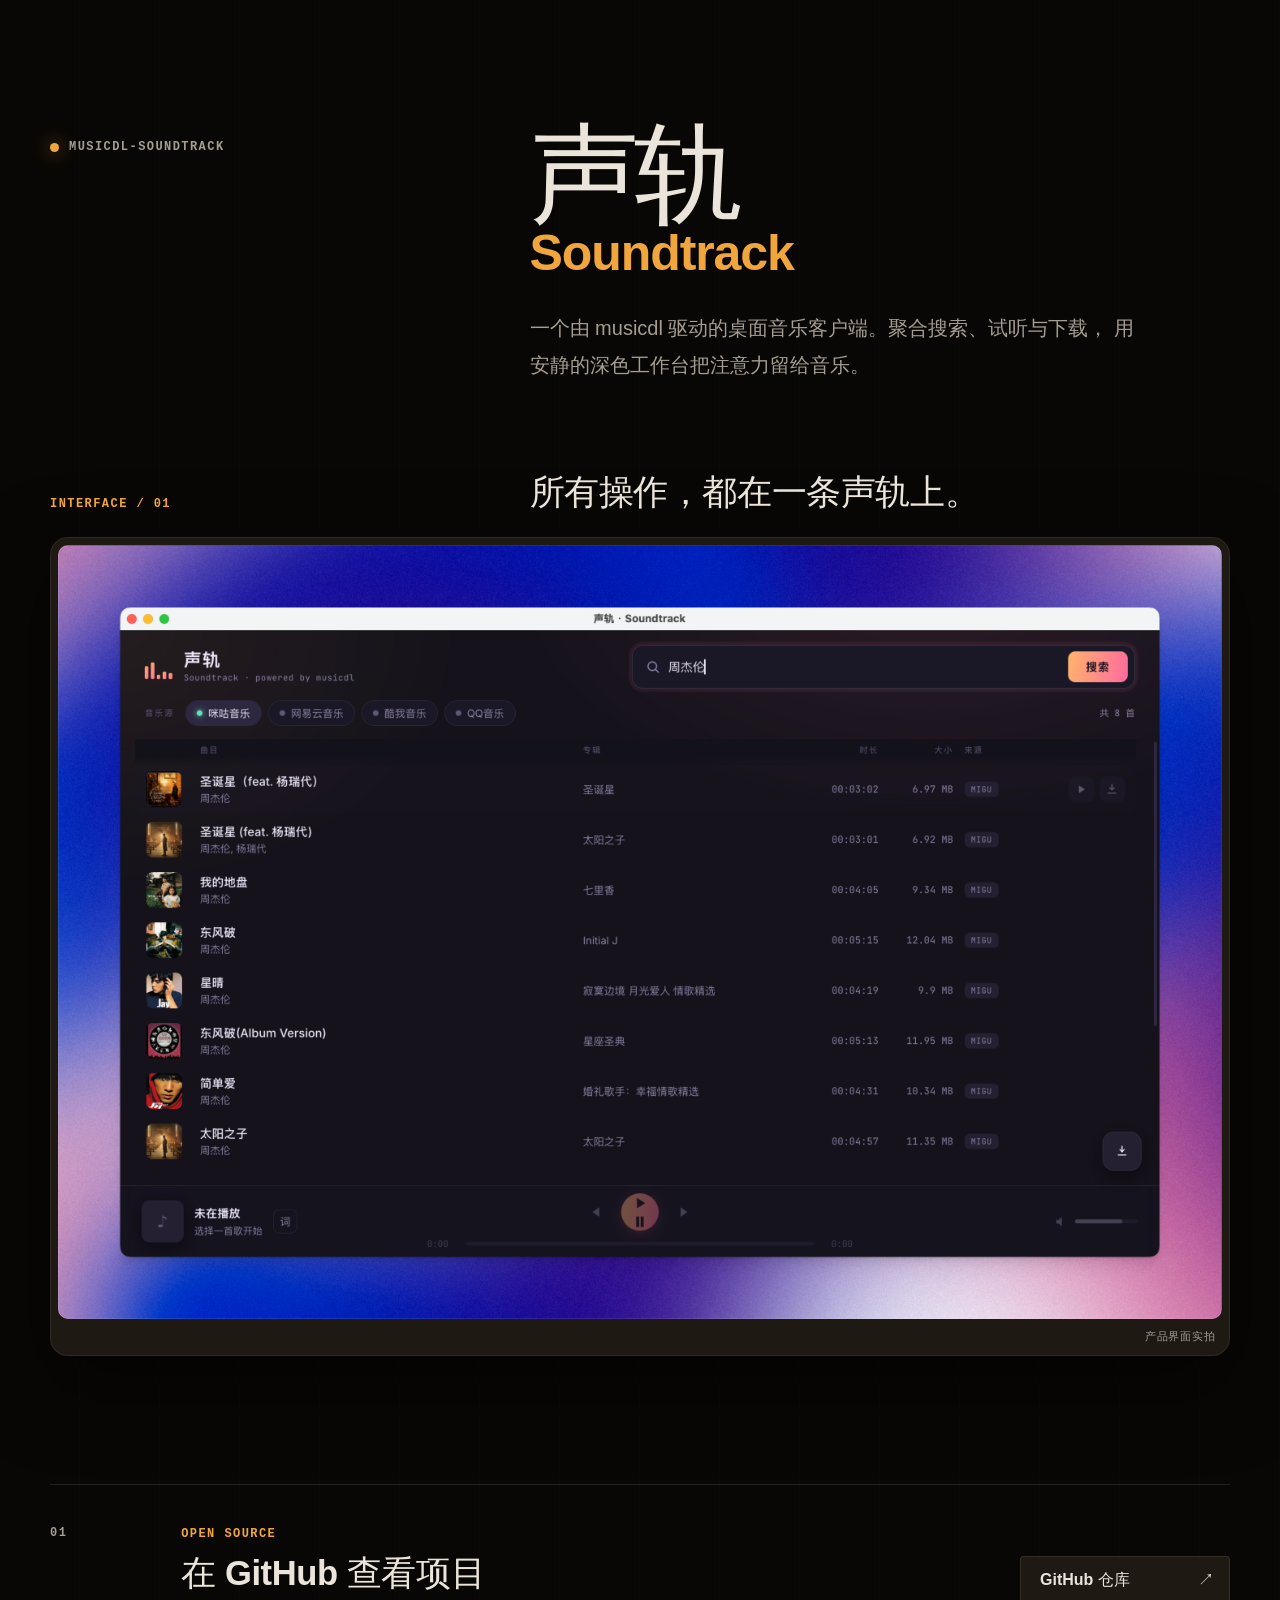
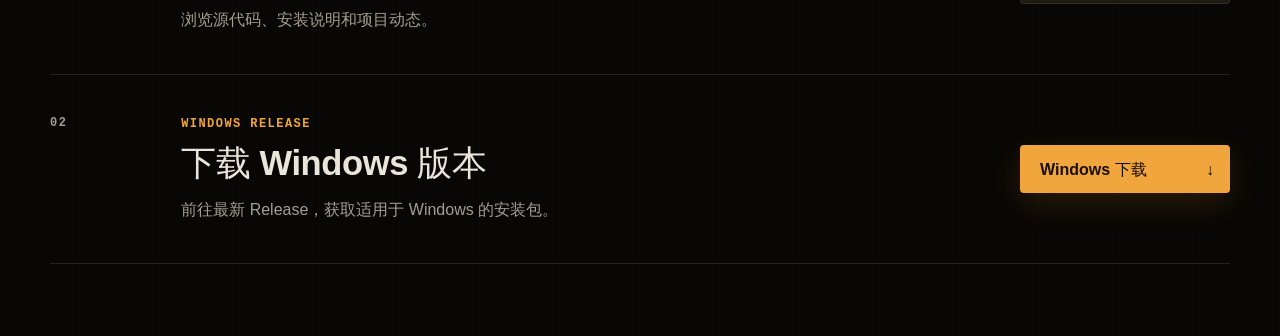
==== docs/index.html @ d2298166 "add github pages landing page" ====
<!doctype html>
<html lang="zh-CN">
  <head>
    <meta charset="utf-8">
    <meta name="viewport" content="width=device-width, initial-scale=1">
    <meta name="color-scheme" content="dark">
    <meta name="theme-color" content="#0d0c0a">
    <meta
      name="description"
      content="musicdl-soundtrack 是一个由 musicdl 驱动的桌面音乐搜索、试听与下载界面。"
    >
    <title>声轨 Soundtrack · musicdl 桌面音乐客户端</title>
    <link rel="stylesheet" href="style.css">
  </head>
  <body>
    <main class="site-shell">
      <section class="intro" aria-labelledby="product-title">
        <p class="eyebrow"><span aria-hidden="true"></span>musicdl-soundtrack</p>
        <div class="intro-copy">
          <h1 id="product-title">声轨 <span>Soundtrack</span></h1>
          <p>
            一个由 musicdl 驱动的桌面音乐客户端。聚合搜索、试听与下载，
            用安静的深色工作台把注意力留给音乐。
          </p>
        </div>
      </section>

      <section class="interface" aria-labelledby="interface-title">
        <div class="section-label">
          <p>Interface / 01</p>
          <h2 id="interface-title">所有操作，都在一条声轨上。</h2>
        </div>
        <figure class="interface-frame">
          <img
            src="soundtrack.png"
            width="2868"
            height="1908"
            alt="声轨 Soundtrack 桌面客户端界面，展示音乐搜索结果和底部播放控制栏"
          >
          <figcaption>产品界面实拍</figcaption>
        </figure>
      </section>

      <section class="action-row" aria-labelledby="repository-title">
        <p class="action-index" aria-hidden="true">01</p>
        <div class="action-copy">
          <p class="action-kicker">Open source</p>
          <h2 id="repository-title">在 GitHub 查看项目</h2>
          <p>浏览源代码、安装说明和项目动态。</p>
        </div>
        <a class="action-link action-link-secondary" href="https://github.com/LiuKay/musicdl-soundtrack">
          GitHub 仓库
          <span aria-hidden="true">↗</span>
        </a>
      </section>

      <section class="action-row action-row-download" aria-labelledby="download-title">
        <p class="action-index" aria-hidden="true">02</p>
        <div class="action-copy">
          <p class="action-kicker">Windows release</p>
          <h2 id="download-title">下载 Windows 版本</h2>
          <p>前往最新 Release，获取适用于 Windows 的安装包。</p>
        </div>
        <a class="action-link action-link-primary" href="https://github.com/LiuKay/musicdl-soundtrack/releases/latest">
          Windows 下载
          <span aria-hidden="true">↓</span>
        </a>
      </section>
    </main>
  </body>
</html>
---- docs/style.css ----
:root {
  color-scheme: dark;
  --canvas: oklch(13% 0.008 75);
  --surface-raised: oklch(22% 0.014 75);
  --text: oklch(92% 0.015 78);
  --text-muted: oklch(70% 0.018 78);
  --line: oklch(38% 0.018 78 / 45%);
  --amber: oklch(78% 0.145 72);
  --amber-ink: oklch(18% 0.03 63);
  --radius-small: 4px;
  --radius-medium: 10px;
  --radius-large: 18px;
  font-family: "Avenir Next", "Segoe UI", "PingFang SC", "Microsoft YaHei", sans-serif;
  font-synthesis: none;
  -webkit-font-smoothing: antialiased;
  -moz-osx-font-smoothing: grayscale;
}

* {
  box-sizing: border-box;
}

html {
  background: var(--canvas);
}

body {
  min-width: 0;
  margin: 0;
  color: var(--text);
  background-color: var(--canvas);
  background-image: repeating-linear-gradient(
    90deg,
    transparent 0,
    transparent 79px,
    oklch(78% 0.145 72 / 2.5%) 80px
  );
}

.site-shell {
  width: min(1180px, calc(100% - 48px));
  margin-inline: auto;
  padding-top: env(safe-area-inset-top);
  padding-bottom: max(72px, env(safe-area-inset-bottom));
}

.intro {
  display: grid;
  grid-template-columns: minmax(180px, 0.7fr) minmax(0, 1.3fr);
  gap: clamp(32px, 8vw, 112px);
  align-items: start;
  padding-block: clamp(64px, 10vw, 128px) clamp(48px, 7vw, 88px);
}

.eyebrow,
.section-label p,
.action-kicker,
.action-index {
  margin: 0;
  font-family: ui-monospace, "SFMono-Regular", Consolas, monospace;
  font-size: 0.75rem;
  font-weight: 600;
  line-height: 1.4;
  letter-spacing: 0.12em;
  text-transform: uppercase;
}

.eyebrow {
  display: flex;
  gap: 10px;
  align-items: center;
  min-width: 0;
  padding-top: 0.7rem;
  color: var(--text-muted);
  overflow-wrap: anywhere;
}

.eyebrow span {
  flex: 0 0 auto;
  width: 9px;
  height: 9px;
  border-radius: 50%;
  background: var(--amber);
  box-shadow: 0 0 18px oklch(78% 0.145 72 / 70%);
}

.intro-copy h1 {
  max-width: 780px;
  margin: 0;
  font-family: "Avenir Next Condensed", "Arial Narrow", "PingFang SC", sans-serif;
  font-size: clamp(3.5rem, 8.5vw, 7.75rem);
  font-weight: 700;
  line-height: 0.86;
  letter-spacing: -0.045em;
  text-wrap: balance;
}

.intro-copy h1 span {
  display: block;
  margin-top: 0.12em;
  color: var(--amber);
  font-size: 0.46em;
  font-weight: 600;
  line-height: 1;
  letter-spacing: -0.022em;
}

.intro-copy > p {
  max-width: 38rem;
  margin: 2rem 0 0;
  color: var(--text-muted);
  font-size: clamp(1rem, 1.6vw, 1.25rem);
  line-height: 1.85;
  text-wrap: pretty;
}

.interface {
  padding-bottom: clamp(72px, 10vw, 128px);
}

.section-label {
  display: grid;
  grid-template-columns: minmax(180px, 0.7fr) minmax(0, 1.3fr);
  gap: clamp(32px, 8vw, 112px);
  align-items: end;
  margin-bottom: 24px;
}

.section-label p,
.action-kicker {
  color: var(--amber);
}

.section-label h2,
.action-copy h2 {
  margin: 0;
  font-size: clamp(1.35rem, 2.7vw, 2.25rem);
  font-weight: 600;
  line-height: 1.2;
  letter-spacing: -0.012em;
  text-wrap: balance;
}

.interface-frame {
  margin: 0;
  padding: 8px;
  overflow: hidden;
  border-radius: var(--radius-large);
  background: var(--surface-raised);
  box-shadow:
    inset 0 0 0 1px oklch(92% 0.015 78 / 8%),
    0 28px 80px oklch(5% 0.008 75 / 50%);
}

.interface-frame img {
  display: block;
  width: 100%;
  height: auto;
  border-radius: var(--radius-medium);
  outline: 1px solid oklch(92% 0.015 78 / 10%);
  outline-offset: -1px;
}

.interface-frame figcaption {
  padding: 10px 6px 4px;
  color: var(--text-muted);
  font-family: ui-monospace, "SFMono-Regular", Consolas, monospace;
  font-size: 0.6875rem;
  letter-spacing: 0.08em;
  text-align: right;
}

.action-row {
  display: grid;
  grid-template-columns: 80px minmax(0, 1fr) auto;
  gap: clamp(20px, 4vw, 56px);
  align-items: center;
  min-height: 190px;
  padding-block: 36px;
  border-top: 1px solid var(--line);
}

.action-row-download {
  border-bottom: 1px solid var(--line);
}

.action-index {
  align-self: start;
  padding-top: 0.2rem;
  color: var(--text-muted);
}

.action-copy h2 {
  margin-top: 10px;
}

.action-copy > p:last-child {
  margin: 12px 0 0;
  color: var(--text-muted);
  line-height: 1.7;
  text-wrap: pretty;
}

.action-link {
  display: inline-flex;
  gap: 28px;
  align-items: center;
  justify-content: space-between;
  min-width: 210px;
  min-height: 48px;
  padding: 13px 16px 13px 20px;
  border-radius: var(--radius-small);
  color: var(--text);
  font-weight: 700;
  line-height: 1.2;
  text-decoration: none;
  touch-action: manipulation;
  transition-property: transform;
  transition-duration: 160ms;
  transition-timing-function: cubic-bezier(0.16, 1, 0.3, 1);
}

.action-link-secondary {
  background: var(--surface-raised);
  box-shadow: inset 0 0 0 1px oklch(92% 0.015 78 / 10%);
}

.action-link-primary {
  color: var(--amber-ink);
  background: var(--amber);
  box-shadow: 0 10px 30px oklch(78% 0.145 72 / 14%);
}

.action-link:focus-visible {
  outline: 3px solid var(--amber);
  outline-offset: 4px;
  box-shadow: 0 0 0 7px var(--canvas);
}

.action-link:active {
  transform: translateY(1px) scale(0.98);
}

@media (hover: hover) {
  .action-link:hover {
    transform: translateY(-2px);
  }
}

@media (max-width: 700px) {
  .site-shell {
    width: min(100% - 32px, 1180px);
    padding-bottom: max(48px, env(safe-area-inset-bottom));
  }

  .intro {
    display: block;
    padding-block: 52px 56px;
  }

  .eyebrow {
    padding-top: 0;
    margin-bottom: 36px;
  }

  .intro-copy h1 {
    font-size: clamp(3.35rem, 17vw, 4.75rem);
  }

  .intro-copy > p {
    margin-top: 1.5rem;
    font-size: 1rem;
    line-height: 1.75;
  }

  .interface {
    padding-bottom: 72px;
  }

  .section-label {
    display: block;
    margin-bottom: 18px;
  }

  .section-label p {
    margin-bottom: 10px;
  }

  .interface-frame {
    padding: 4px;
    border-radius: var(--radius-medium);
  }

  .interface-frame img {
    border-radius: 6px;
  }

  .interface-frame figcaption {
    padding: 8px 4px 3px;
    font-size: 0.625rem;
  }

  .action-row {
    grid-template-columns: 32px minmax(0, 1fr);
    gap: 16px;
    min-height: 0;
    padding-block: 32px;
  }

  .action-copy h2 {
    font-size: 1.5rem;
  }

  .action-link {
    grid-column: 2;
    width: 100%;
    min-width: 0;
    margin-top: 4px;
  }
}

@media (prefers-reduced-motion: reduce) {
  .action-link {
    transition: none;
  }

  .action-link:hover,
  .action-link:active {
    transform: none;
  }
}
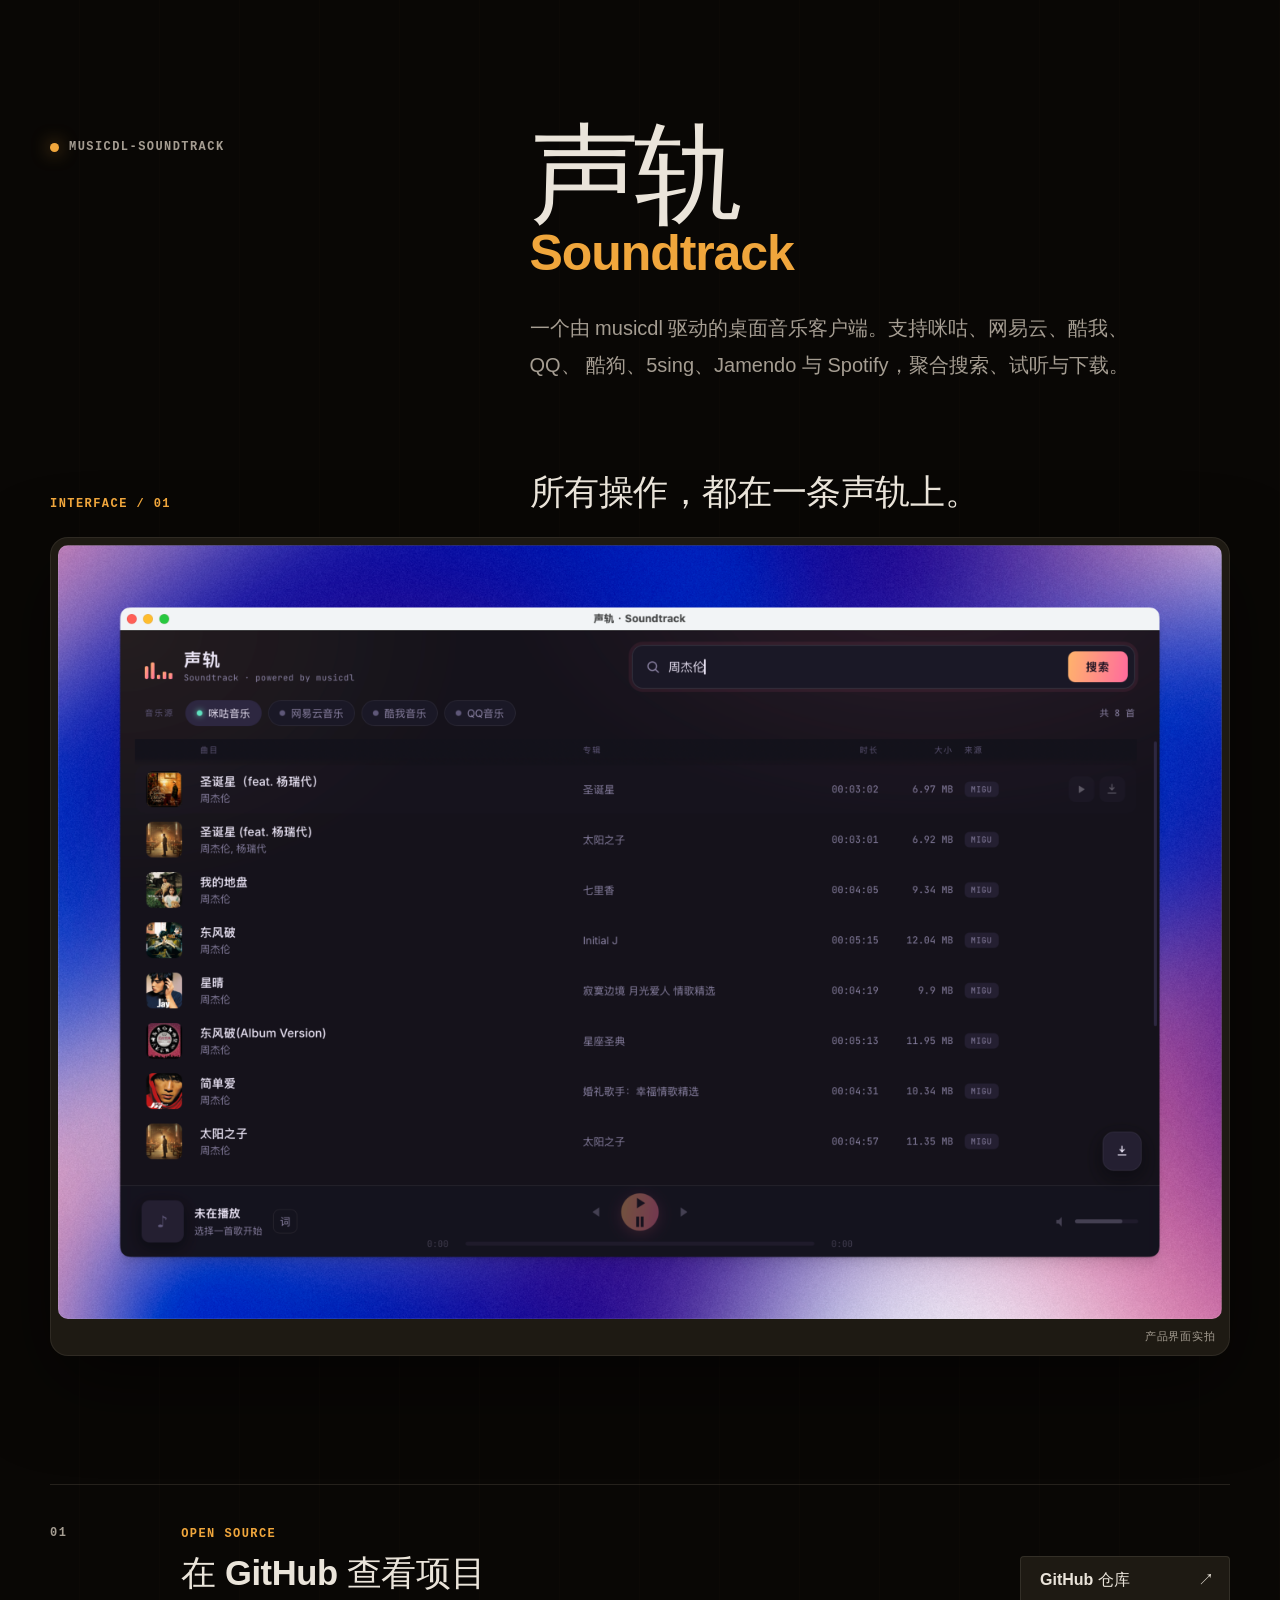
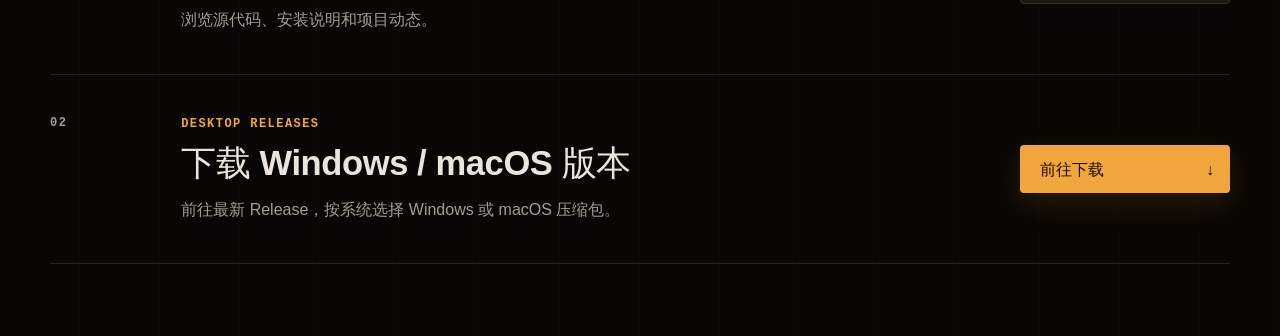
==== commit 11ca6299: "update github pages downloads" ====
--- a/docs/index.html
+++ b/docs/index.html
@@ -19,8 +19,8 @@
         <div class="intro-copy">
           <h1 id="product-title">声轨 <span>Soundtrack</span></h1>
           <p>
-            一个由 musicdl 驱动的桌面音乐客户端。聚合搜索、试听与下载，
-            用安静的深色工作台把注意力留给音乐。
+            一个由 musicdl 驱动的桌面音乐客户端。支持咪咕、网易云、酷我、QQ、
+            酷狗、5sing、Jamendo 与 Spotify，聚合搜索、试听与下载。
           </p>
         </div>
       </section>
@@ -57,12 +57,12 @@
       <section class="action-row action-row-download" aria-labelledby="download-title">
         <p class="action-index" aria-hidden="true">02</p>
         <div class="action-copy">
-          <p class="action-kicker">Windows release</p>
-          <h2 id="download-title">下载 Windows 版本</h2>
-          <p>前往最新 Release，获取适用于 Windows 的安装包。</p>
+          <p class="action-kicker">Desktop releases</p>
+          <h2 id="download-title">下载 Windows / macOS 版本</h2>
+          <p>前往最新 Release，按系统选择 Windows 或 macOS 压缩包。</p>
         </div>
         <a class="action-link action-link-primary" href="https://github.com/LiuKay/musicdl-soundtrack/releases/latest">
-          Windows 下载
+          前往下载
           <span aria-hidden="true">↓</span>
         </a>
       </section>
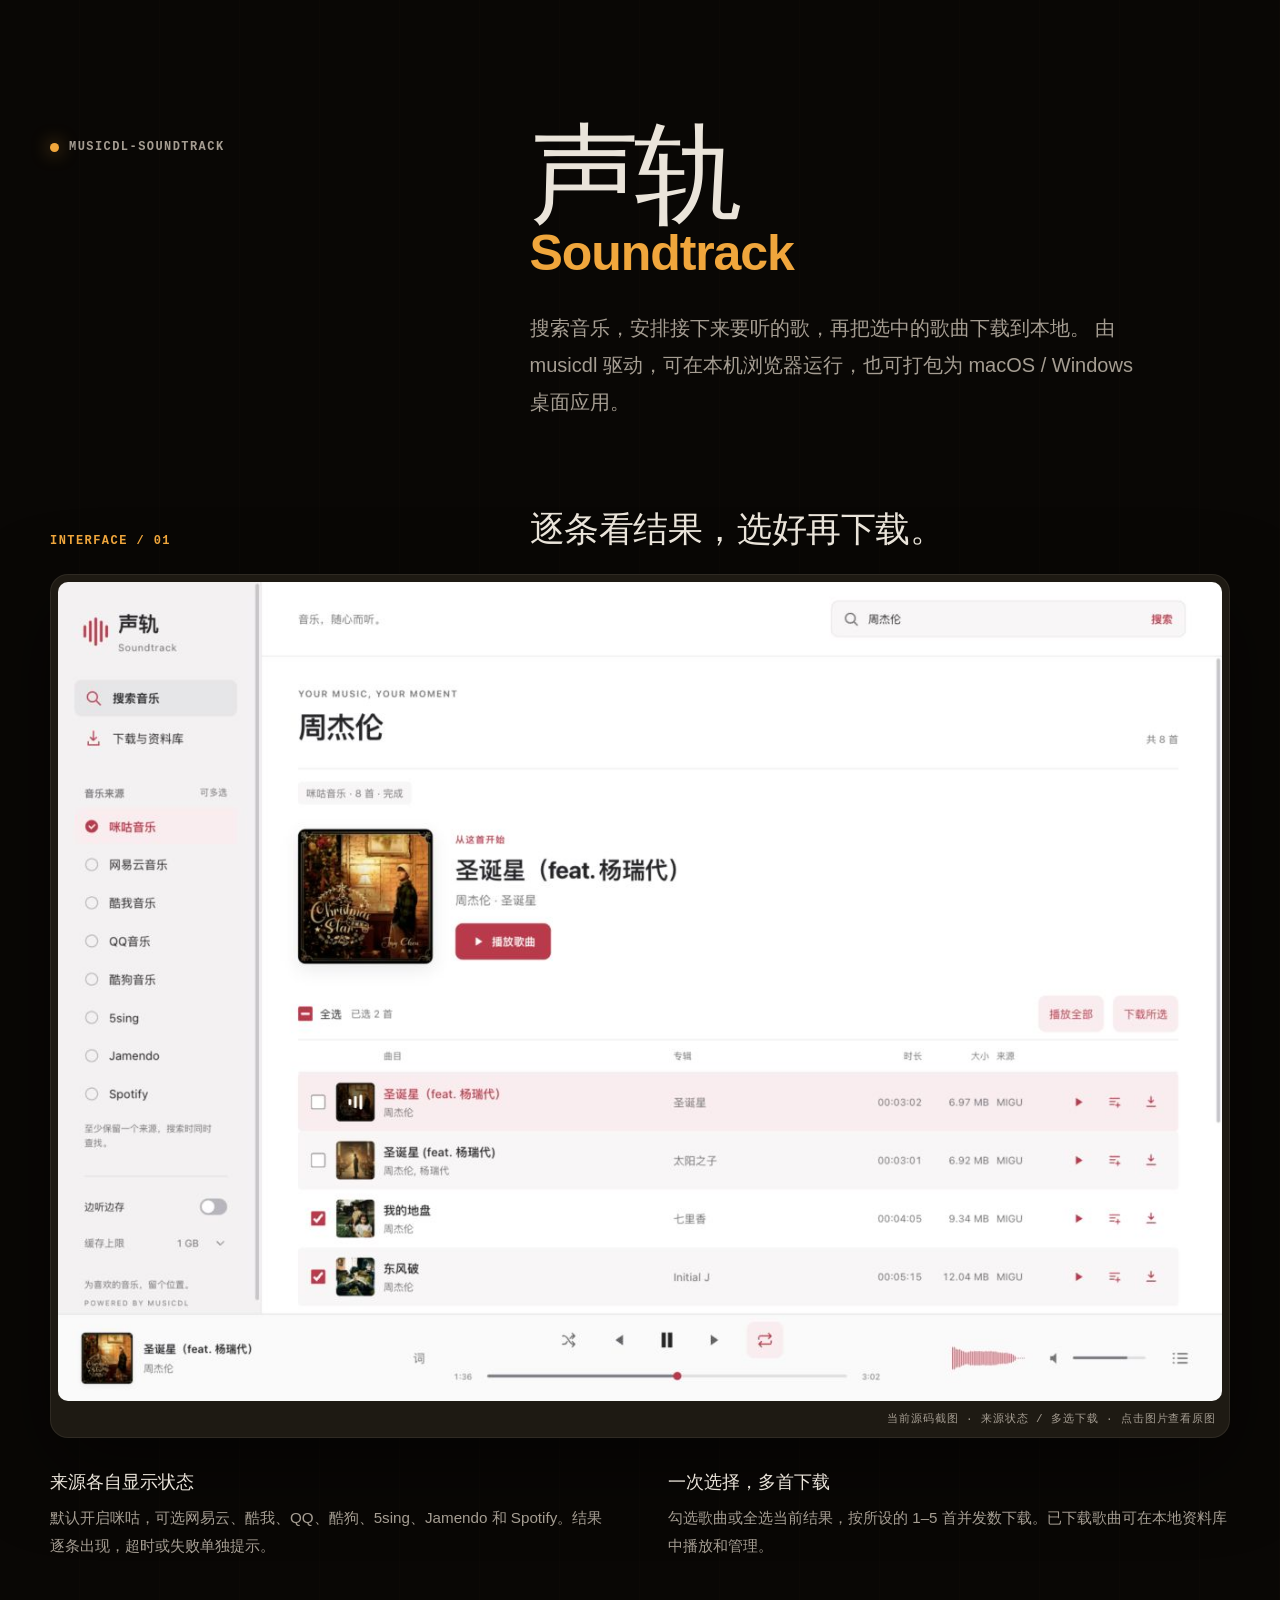
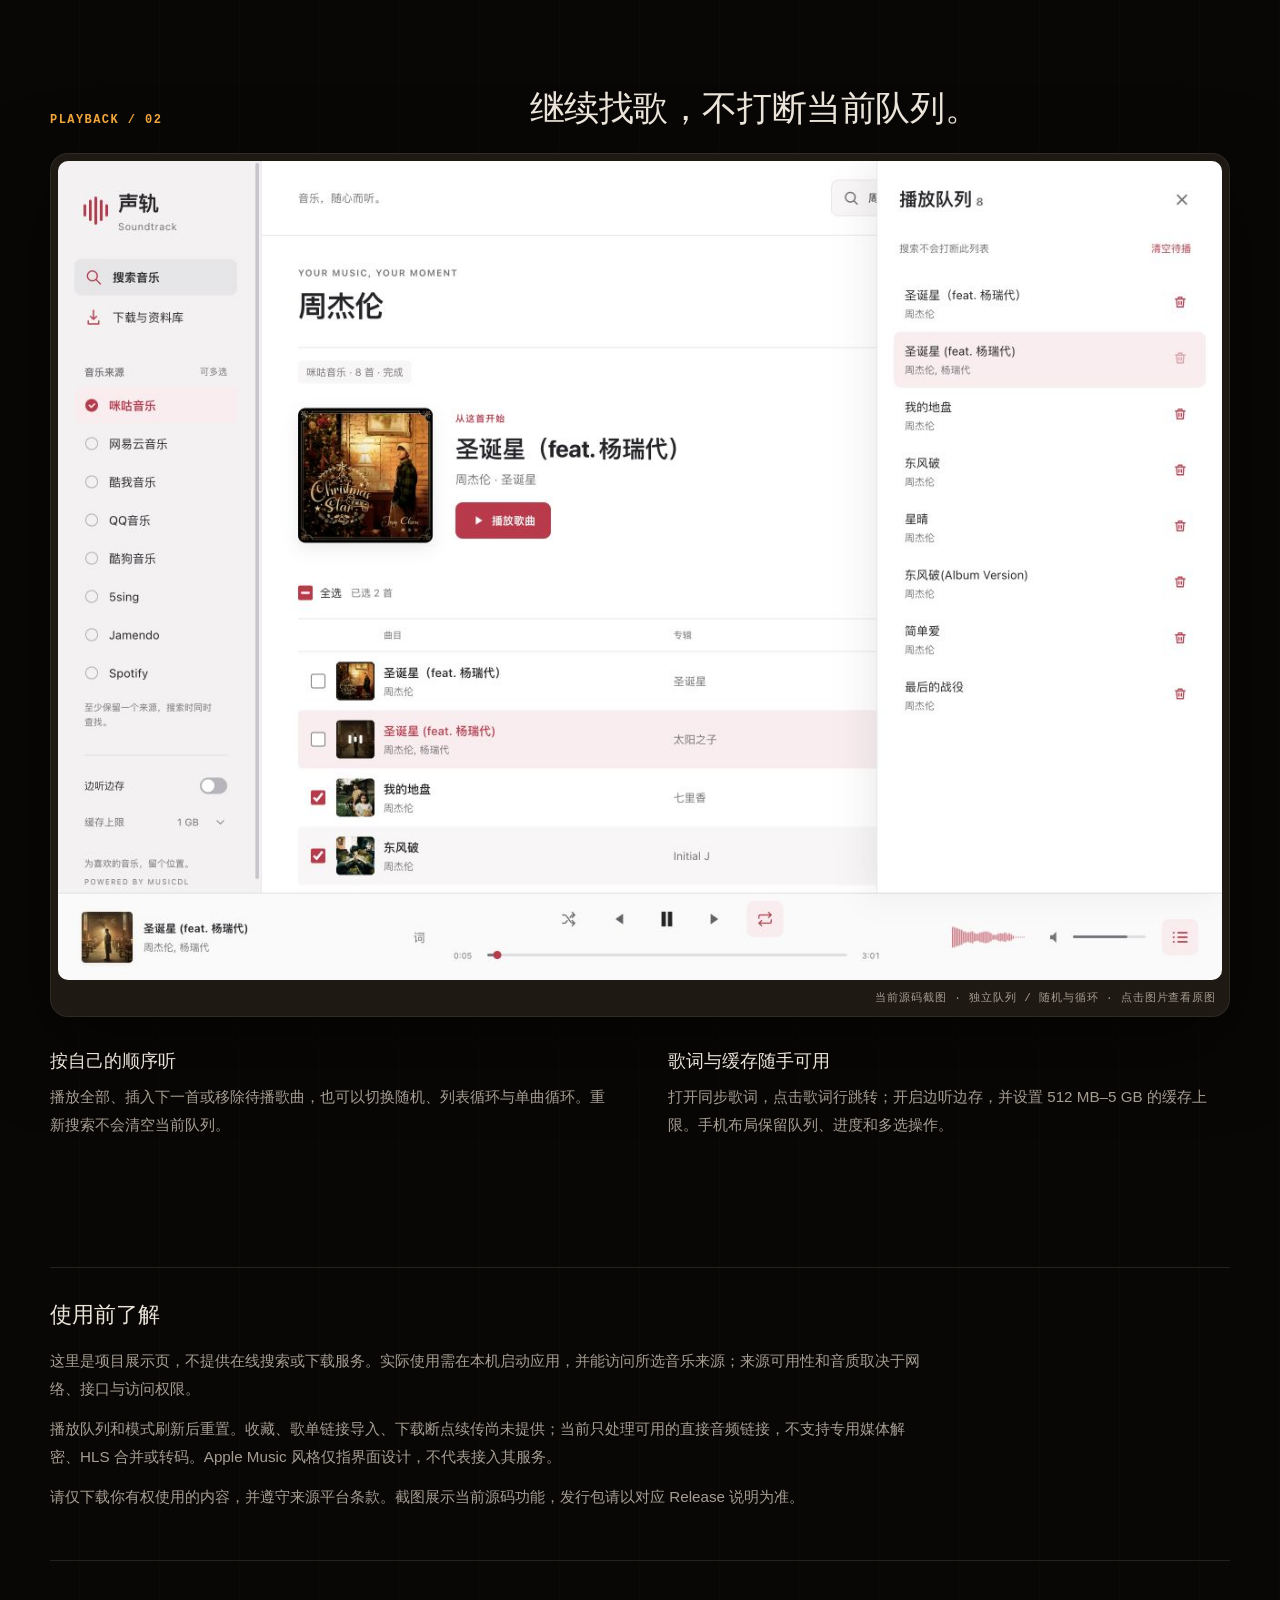
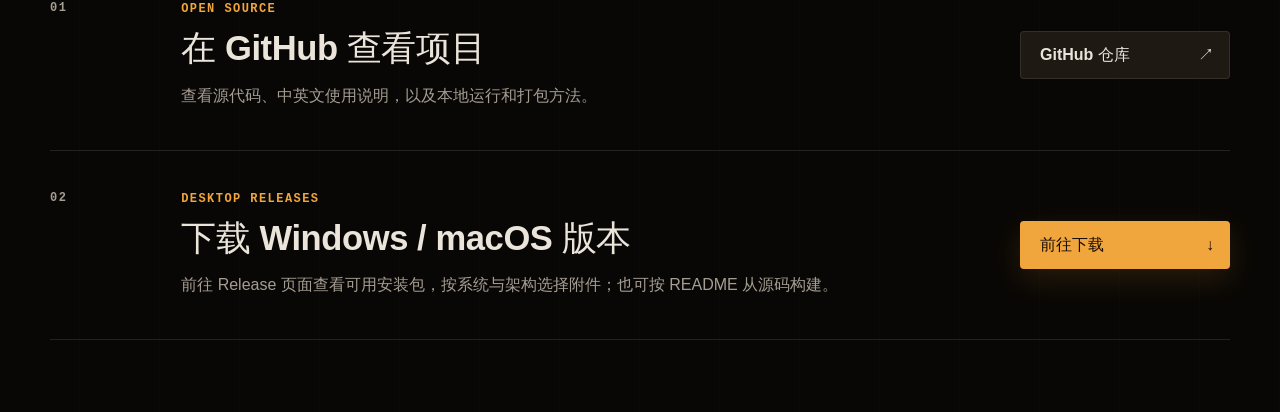
==== commit 3b9b4dd8: "add playback queue and batch downloads with updated docs" ====
--- a/docs/index.html
+++ b/docs/index.html
@@ -7,9 +7,9 @@
     <meta name="theme-color" content="#0d0c0a">
     <meta
       name="description"
-      content="musicdl-soundtrack 是一个由 musicdl 驱动的桌面音乐搜索、试听与下载界面。"
+      content="声轨 Soundtrack：本地音乐搜索、播放与下载界面，提供独立队列、随机与循环、多选下载、来源状态和同步歌词。支持本机浏览器、macOS 与 Windows。"
     >
-    <title>声轨 Soundtrack · musicdl 桌面音乐客户端</title>
+    <title>声轨 Soundtrack · 搜索、排队播放、多选下载</title>
     <link rel="stylesheet" href="style.css">
   </head>
   <body>
@@ -19,8 +19,8 @@
         <div class="intro-copy">
           <h1 id="product-title">声轨 <span>Soundtrack</span></h1>
           <p>
-            一个由 musicdl 驱动的桌面音乐客户端。支持咪咕、网易云、酷我、QQ、
-            酷狗、5sing、Jamendo 与 Spotify，聚合搜索、试听与下载。
+            搜索音乐，安排接下来要听的歌，再把选中的歌曲下载到本地。
+            由 musicdl 驱动，可在本机浏览器运行，也可打包为 macOS / Windows 桌面应用。
           </p>
         </div>
       </section>
@@ -28,17 +28,48 @@
       <section class="interface" aria-labelledby="interface-title">
         <div class="section-label">
           <p>Interface / 01</p>
-          <h2 id="interface-title">所有操作，都在一条声轨上。</h2>
+          <h2 id="interface-title">逐条看结果，选好再下载。</h2>
         </div>
         <figure class="interface-frame">
+          <a class="screenshot-link" href="interface-desktop.webp" aria-label="查看搜索与多选下载界面原图">
           <img
-            src="soundtrack.png"
-            width="2868"
-            height="1908"
-            alt="声轨 Soundtrack 桌面客户端界面，展示音乐搜索结果和底部播放控制栏"
+            src="interface-desktop.webp"
+            width="1280"
+            height="900"
+            fetchpriority="high"
+            alt="声轨浅色主界面：咪咕来源搜索完成，勾选两首歌曲后可批量下载，底部为常驻播放器"
           >
-          <figcaption>产品界面实拍</figcaption>
+          </a>
+          <figcaption>当前源码截图 · 来源状态 / 多选下载 · 点击图片查看原图</figcaption>
         </figure>
+        <ul class="capability-list">
+          <li><strong>来源各自显示状态</strong><p>默认开启咪咕，可选网易云、酷我、QQ、酷狗、5sing、Jamendo 和 Spotify。结果逐条出现，超时或失败单独提示。</p></li>
+          <li><strong>一次选择，多首下载</strong><p>勾选歌曲或全选当前结果，按所设的 1–5 首并发数下载。已下载歌曲可在本地资料库中播放和管理。</p></li>
+        </ul>
+      </section>
+
+      <section class="interface" aria-labelledby="queue-title">
+        <div class="section-label">
+          <p>Playback / 02</p>
+          <h2 id="queue-title">继续找歌，不打断当前队列。</h2>
+        </div>
+        <figure class="interface-frame">
+          <a class="screenshot-link" href="interface-queue.webp" aria-label="查看独立播放队列界面原图">
+            <img src="interface-queue.webp" width="1280" height="900" loading="lazy" alt="独立播放队列面板：查看八首歌曲、移除待播曲目或清空待播，底部保留播放与循环控制">
+          </a>
+          <figcaption>当前源码截图 · 独立队列 / 随机与循环 · 点击图片查看原图</figcaption>
+        </figure>
+        <ul class="capability-list">
+          <li><strong>按自己的顺序听</strong><p>播放全部、插入下一首或移除待播歌曲，也可以切换随机、列表循环与单曲循环。重新搜索不会清空当前队列。</p></li>
+          <li><strong>歌词与缓存随手可用</strong><p>打开同步歌词，点击歌词行跳转；开启边听边存，并设置 512 MB–5 GB 的缓存上限。手机布局保留队列、进度和多选操作。</p></li>
+        </ul>
+      </section>
+
+      <section class="usage-note" aria-labelledby="usage-title">
+        <h2 id="usage-title">使用前了解</h2>
+        <p>这里是项目展示页，不提供在线搜索或下载服务。实际使用需在本机启动应用，并能访问所选音乐来源；来源可用性和音质取决于网络、接口与访问权限。</p>
+        <p>播放队列和模式刷新后重置。收藏、歌单链接导入、下载断点续传尚未提供；当前只处理可用的直接音频链接，不支持专用媒体解密、HLS 合并或转码。Apple Music 风格仅指界面设计，不代表接入其服务。</p>
+        <p>请仅下载你有权使用的内容，并遵守来源平台条款。截图展示当前源码功能，发行包请以对应 Release 说明为准。</p>
       </section>
 
       <section class="action-row" aria-labelledby="repository-title">
@@ -46,7 +77,7 @@
         <div class="action-copy">
           <p class="action-kicker">Open source</p>
           <h2 id="repository-title">在 GitHub 查看项目</h2>
-          <p>浏览源代码、安装说明和项目动态。</p>
+          <p>查看源代码、中英文使用说明，以及本地运行和打包方法。</p>
         </div>
         <a class="action-link action-link-secondary" href="https://github.com/LiuKay/musicdl-soundtrack">
           GitHub 仓库
@@ -59,7 +90,7 @@
         <div class="action-copy">
           <p class="action-kicker">Desktop releases</p>
           <h2 id="download-title">下载 Windows / macOS 版本</h2>
-          <p>前往最新 Release，按系统选择 Windows 或 macOS 压缩包。</p>
+          <p>前往 Release 页面查看可用安装包，按系统与架构选择附件；也可按 README 从源码构建。</p>
         </div>
         <a class="action-link action-link-primary" href="https://github.com/LiuKay/musicdl-soundtrack/releases/latest">
           前往下载
--- a/docs/style.css
+++ b/docs/style.css
@@ -161,6 +161,9 @@
   outline-offset: -1px;
 }
 
+.screenshot-link { display: block; border-radius: var(--radius-medium); }
+.screenshot-link:focus-visible { outline: 3px solid var(--amber); outline-offset: 3px; }
+
 .interface-frame figcaption {
   padding: 10px 6px 4px;
   color: var(--text-muted);
@@ -169,6 +172,38 @@
   letter-spacing: 0.08em;
   text-align: right;
 }
+
+.capability-list {
+  display: grid;
+  grid-template-columns: repeat(2, minmax(0, 1fr));
+  gap: 32px 56px;
+  margin: 32px 0 0;
+  padding: 0;
+  list-style: none;
+}
+
+.capability-list strong {
+  font-size: 1.1rem;
+  font-weight: 600;
+}
+
+.capability-list p,
+.usage-note p {
+  color: var(--text-muted);
+  font-size: 0.95rem;
+  line-height: 1.85;
+  text-wrap: pretty;
+}
+
+.capability-list p { margin: 10px 0 0; }
+
+.usage-note {
+  padding: 32px 0 48px;
+  border-top: 1px solid var(--line);
+}
+
+.usage-note h2 { margin: 0 0 18px; font-size: 1.35rem; font-weight: 600; }
+.usage-note p { max-width: 880px; margin: 12px 0 0; }
 
 .action-row {
   display: grid;
@@ -248,6 +283,7 @@
 }
 
 @media (max-width: 700px) {
+  .capability-list { grid-template-columns: 1fr; gap: 24px; margin-top: 24px; }
   .site-shell {
     width: min(100% - 32px, 1180px);
     padding-bottom: max(48px, env(safe-area-inset-bottom));
